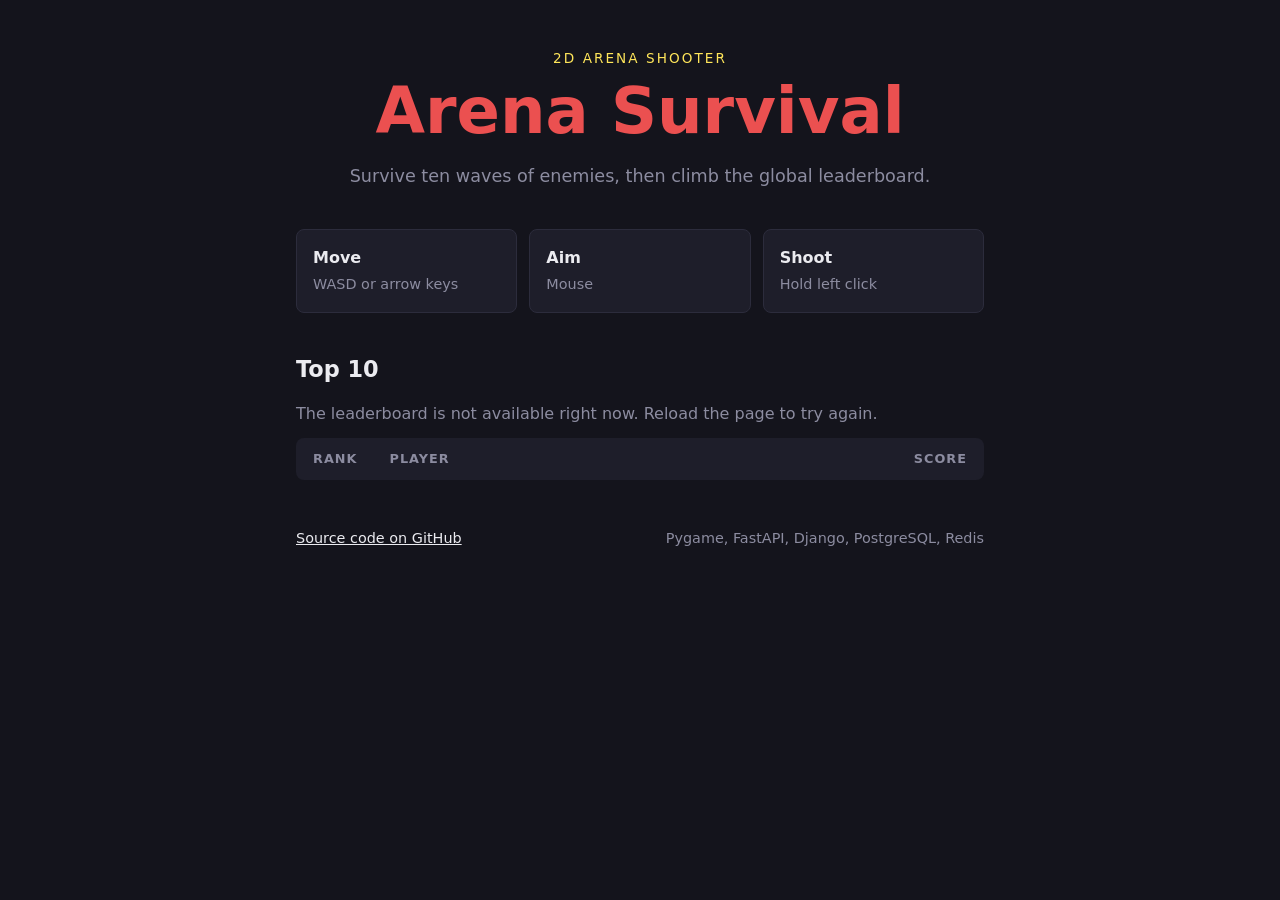
==== landing/index.html @ f27ee6d0 "Add landing page style, design, and script" ====
<!doctype html>
<html lang="en">
  <head>
    <meta charset="utf-8" />
    <meta name="viewport" content="width=device-width, initial-scale=1" />
    <title>Arena Survival</title>
    <meta
      name="description"
      content="A 2D arena survival shooter. Survive ten waves and climb the global leaderboard."
    />
    <!-- all my styling is in one file so the page needs no inline styles -->
    <link rel="stylesheet" href="style.css" />
    <script src="script.js" defer></script>
  </head>
  <body>
    <main>
      <header>
        <p class="tag">2D arena shooter</p>
        <h1>Arena Survival</h1>
        <p class="lead">
          Survive ten waves of enemies, then climb the global leaderboard.
        </p>
      </header>

      <!-- the three controls of the game -->
      <section class="controls" aria-label="Controls">
        <div><strong>Move</strong><span>WASD or arrow keys</span></div>
        <div><strong>Aim</strong><span>Mouse</span></div>
        <div><strong>Shoot</strong><span>Hold left click</span></div>
      </section>

      <!-- the rows of this table are filled in by script.js -->
      <section class="board">
        <h2>Top 10</h2>
        <p id="status" role="status"></p>
        <table>
          <thead>
            <tr>
              <th>Rank</th>
              <th>Player</th>
              <th>Score</th>
            </tr>
          </thead>
          <tbody id="rows"></tbody>
        </table>
        <noscript><p>The leaderboard needs JavaScript.</p></noscript>
      </section>

      <footer>
        <a href="https://github.com/Stray3rdBorn/2D-Game-Project-in-Pygame"
          >Source code on GitHub</a
        >
        <span>Pygame, FastAPI, Django, PostgreSQL, Redis</span>
      </footer>
    </main>
  </body>
</html>
---- landing/style.css ----
/* colors are the same as the game window */
:root {
  --background: #14141c;
  --card: #1e1e2a;
  --border: #2c2c3c;
  --text: #ebebf0;
  --muted: #8c8ca0;
  --yellow: #ffe65a;
  --red: #eb5050;
}

* {
  box-sizing: border-box;
}

body {
  margin: 0;
  background: var(--background);
  color: var(--text);
  font-family: system-ui, "Segoe UI", Roboto, sans-serif;
  line-height: 1.5;
}

/* one centered column, 16px space on the sides for phones */
main {
  max-width: 720px;
  margin: 0 auto;
  padding: 48px 16px;
}

header {
  text-align: center;
  margin-bottom: 40px;
}

.tag {
  margin: 0 0 8px;
  color: var(--yellow);
  font-size: 0.85rem;
  letter-spacing: 0.15em;
  text-transform: uppercase;
}

h1 {
  margin: 0;
  font-size: clamp(2.4rem, 9vw, 4rem);
  line-height: 1.1;
  color: var(--red);
}

.lead {
  margin: 16px 0 0;
  color: var(--muted);
  font-size: 1.1rem;
}

.controls {
  display: grid;
  grid-template-columns: repeat(3, 1fr);
  gap: 12px;
  margin-bottom: 40px;
}

.controls div {
  display: flex;
  flex-direction: column;
  gap: 4px;
  padding: 16px;
  background: var(--card);
  border: 1px solid var(--border);
  border-radius: 8px;
}

.controls span {
  color: var(--muted);
  font-size: 0.9rem;
}

h2 {
  margin: 0 0 16px;
  font-size: 1.4rem;
}

#status {
  margin: 0 0 12px;
  color: var(--muted);
}

#status:empty {
  display: none;
}

table {
  width: 100%;
  border-collapse: collapse;
  background: var(--card);
  border: 1px solid var(--border);
  border-radius: 8px;
  overflow: hidden;
  font-variant-numeric: tabular-nums;
}

th,
td {
  padding: 10px 16px;
  text-align: left;
  border-bottom: 1px solid var(--border);
}

th {
  color: var(--muted);
  font-size: 0.8rem;
  letter-spacing: 0.08em;
  text-transform: uppercase;
}

/* rank and score are numbers, so they line up on the right */
th:first-child,
td:first-child,
th:last-child,
td:last-child {
  text-align: right;
  width: 1%;
  white-space: nowrap;
}

/* a long name with no spaces breaks into lines instead of widening the page */
td:nth-child(2) {
  overflow-wrap: anywhere;
}

/* the first place is yellow */
tbody tr:first-child td {
  color: var(--yellow);
}

tbody tr:last-child td {
  border-bottom: 0;
}

footer {
  display: flex;
  justify-content: space-between;
  flex-wrap: wrap;
  gap: 8px;
  margin-top: 48px;
  color: var(--muted);
  font-size: 0.9rem;
}

footer a {
  color: var(--text);
}

/* on small phones the three controls stack and the table gets tighter */
@media (max-width: 560px) {
  .controls {
    grid-template-columns: 1fr;
  }

  th,
  td {
    padding: 10px 10px;
  }
}
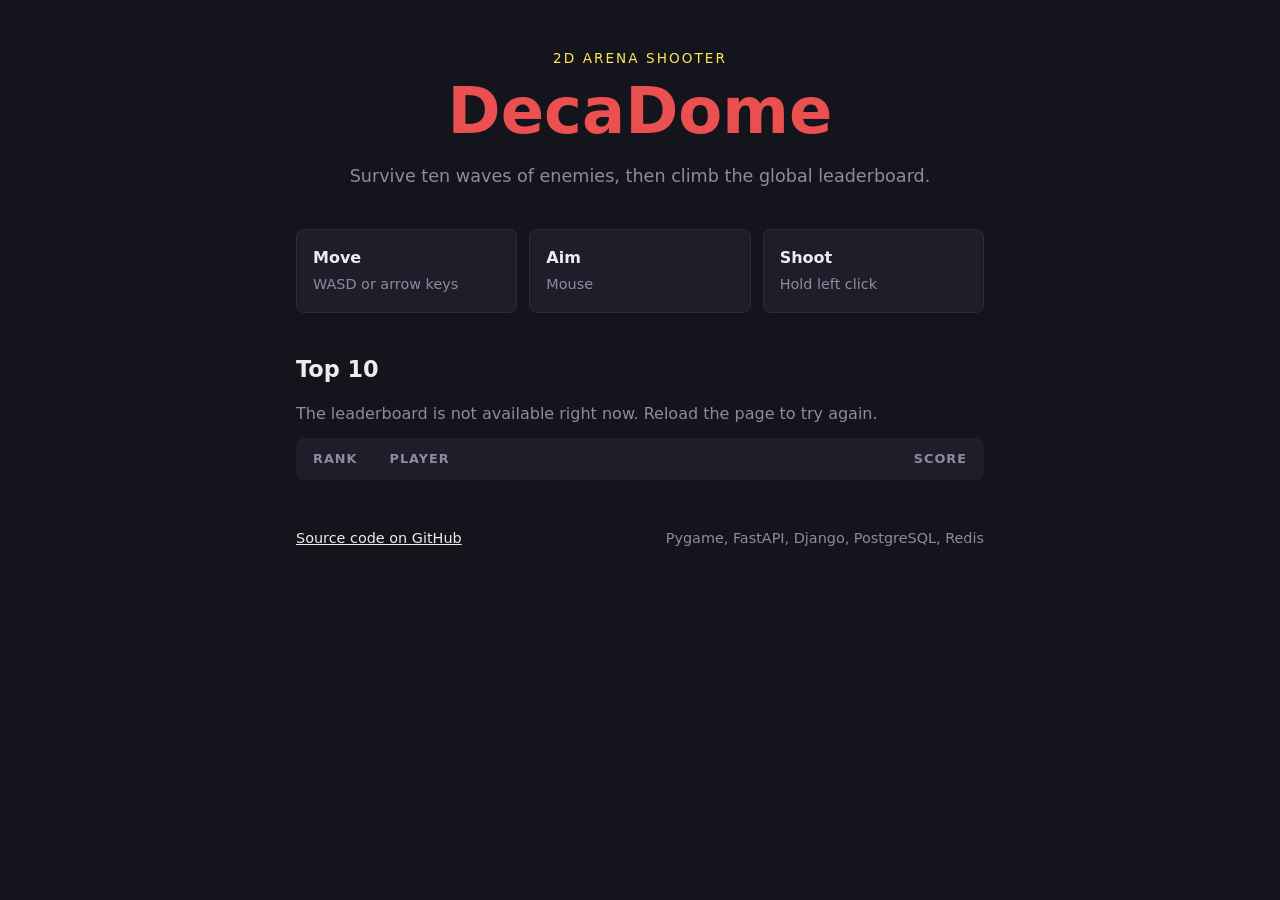
==== commit 338ab7aa: "Update the game name" ====
--- a/landing/index.html
+++ b/landing/index.html
@@ -3,7 +3,7 @@
   <head>
     <meta charset="utf-8" />
     <meta name="viewport" content="width=device-width, initial-scale=1" />
-    <title>Arena Survival</title>
+    <title>DecaDome</title>
     <meta
       name="description"
       content="A 2D arena survival shooter. Survive ten waves and climb the global leaderboard."
@@ -16,7 +16,7 @@
     <main>
       <header>
         <p class="tag">2D arena shooter</p>
-        <h1>Arena Survival</h1>
+        <h1>DecaDome</h1>
         <p class="lead">
           Survive ten waves of enemies, then climb the global leaderboard.
         </p>
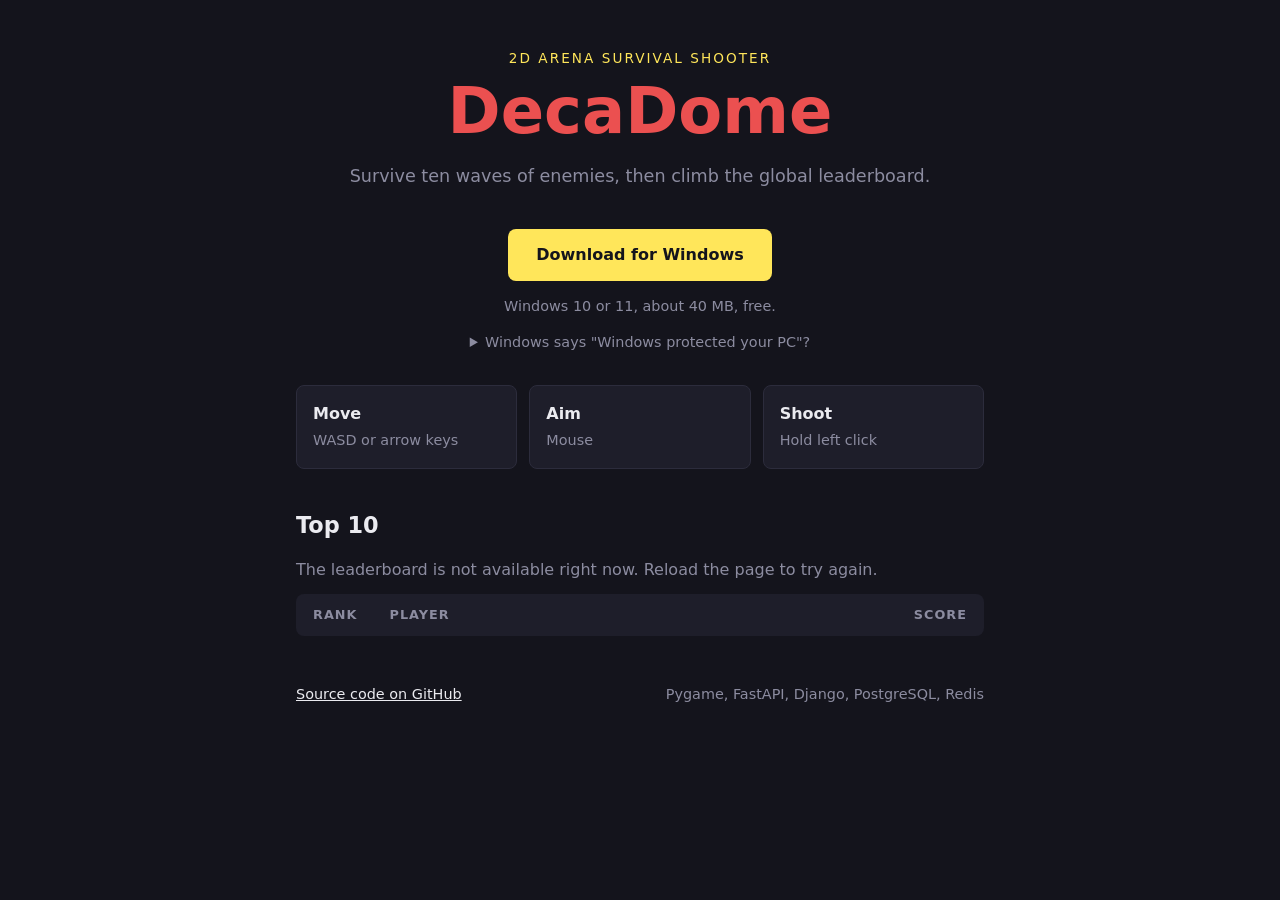
==== commit 898a68d9: "Update landing page, and gitignore" ====
--- a/landing/index.html
+++ b/landing/index.html
@@ -15,12 +15,39 @@
   <body>
     <main>
       <header>
-        <p class="tag">2D arena shooter</p>
+        <p class="tag">2D arena survival shooter</p>
         <h1>DecaDome</h1>
         <p class="lead">
           Survive ten waves of enemies, then climb the global leaderboard.
         </p>
       </header>
+
+      <!-- the download button points at the newest release on GitHub -->
+      <section class="download" aria-label="Download">
+        <a
+          class="button"
+          href="https://github.com/Stray3rdBorn/2D-Game-Project-in-Pygame/releases/latest/download/DecaDome.exe"
+          >Download for Windows</a
+        >
+        <p>Windows 10 or 11, about 40 MB, free.</p>
+        <details>
+          <summary>Windows says "Windows protected your PC"?</summary>
+          <p>
+            I have not paid for a code signing certificate, so SmartScreen warns
+            about new files. Click <strong>More info</strong>, then
+            <strong>Run anyway</strong>.
+          </p>
+          <p>
+            To check the file is the one I built, download
+            <a
+              href="https://github.com/Stray3rdBorn/2D-Game-Project-in-Pygame/releases/latest/download/DecaDome.exe.sha256"
+              >the checksum file</a
+            >
+            and run <code>certutil -hashfile DecaDome.exe SHA256</code> in
+            PowerShell. The two values must match.
+          </p>
+        </details>
+      </section>
 
       <!-- the three controls of the game -->
       <section class="controls" aria-label="Controls">
--- a/landing/style.css
+++ b/landing/style.css
@@ -6,6 +6,7 @@
   --text: #ebebf0;
   --muted: #8c8ca0;
   --yellow: #ffe65a;
+  --orange: #ffb347;
   --red: #eb5050;
 }
 
@@ -129,9 +130,9 @@
   overflow-wrap: anywhere;
 }
 
-/* the first place is yellow */
+/* the first place is orange */
 tbody tr:first-child td {
-  color: var(--yellow);
+  color: var(--orange);
 }
 
 tbody tr:last-child td {
@@ -163,3 +164,43 @@
     padding: 10px 10px;
   }
 }
+
+/* download button and the SmartScreen help */
+.download {
+  margin: 32px 0;
+  text-align: center;
+}
+
+.button {
+  display: inline-block;
+  padding: 14px 28px;
+  border-radius: 8px;
+  background: var(--yellow);
+  color: var(--background);
+  font-weight: 700;
+  text-decoration: none;
+}
+
+.download p,
+.download summary {
+  color: var(--muted);
+  font-size: 0.9rem;
+}
+
+.download details {
+  margin-top: 12px;
+  text-align: left;
+}
+
+.download summary {
+  cursor: pointer;
+  text-align: center;
+}
+
+.download code {
+  word-break: break-all;
+}
+
+.download details a {
+  color: var(--yellow);
+}
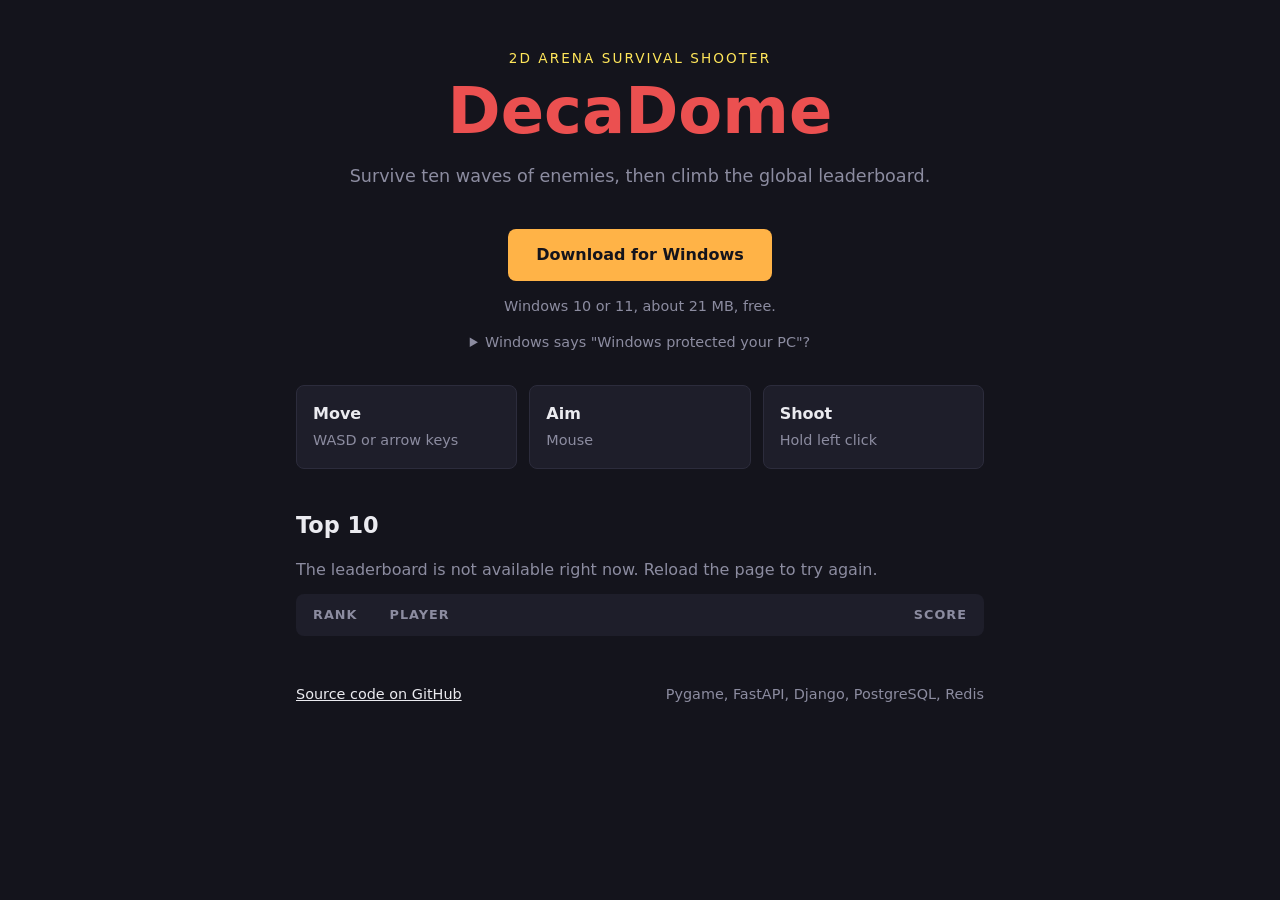
==== commit f7c2a56a: "Update landing page" ====
--- a/landing/index.html
+++ b/landing/index.html
@@ -29,7 +29,7 @@
           href="https://github.com/Stray3rdBorn/2D-Game-Project-in-Pygame/releases/latest/download/DecaDome.exe"
           >Download for Windows</a
         >
-        <p>Windows 10 or 11, about 40 MB, free.</p>
+        <p>Windows 10 or 11, about 21 MB, free.</p>
         <details>
           <summary>Windows says "Windows protected your PC"?</summary>
           <p>
--- a/landing/style.css
+++ b/landing/style.css
@@ -175,7 +175,7 @@
   display: inline-block;
   padding: 14px 28px;
   border-radius: 8px;
-  background: var(--yellow);
+  background: var(--orange);
   color: var(--background);
   font-weight: 700;
   text-decoration: none;
